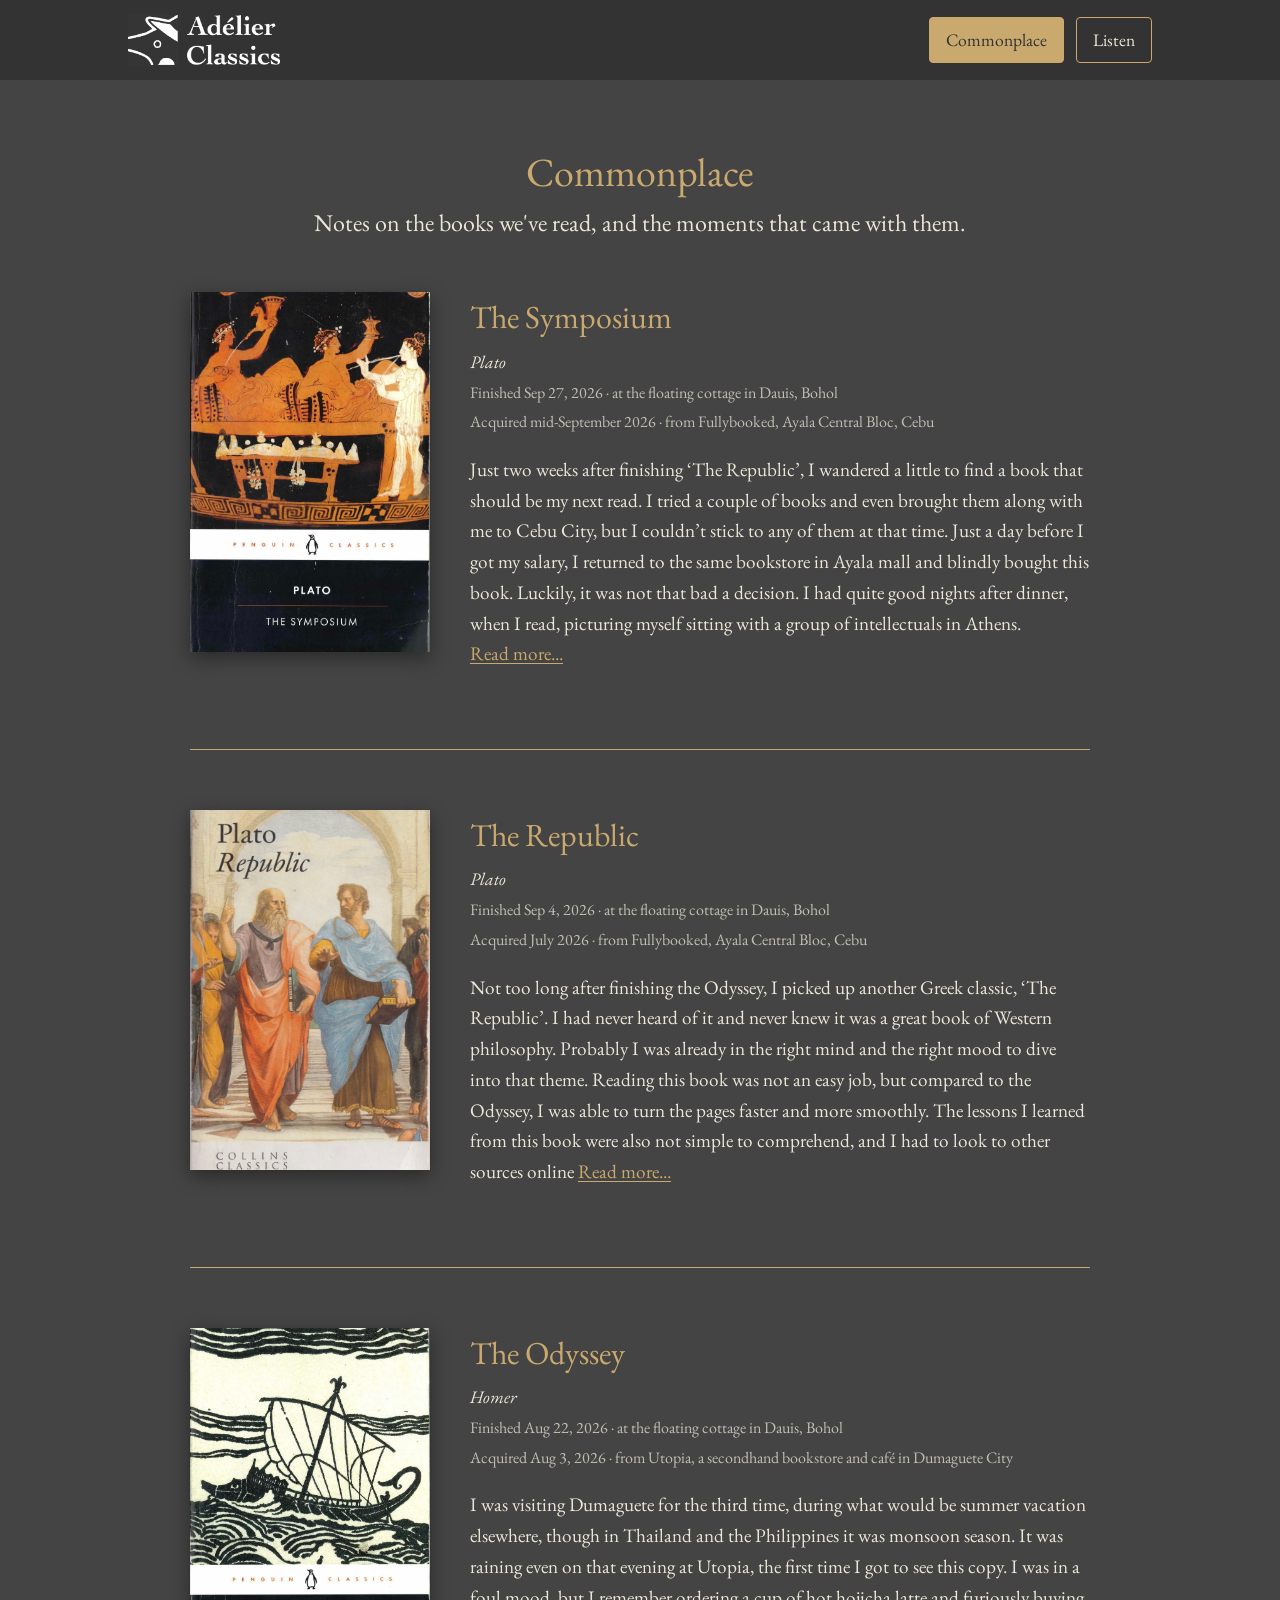
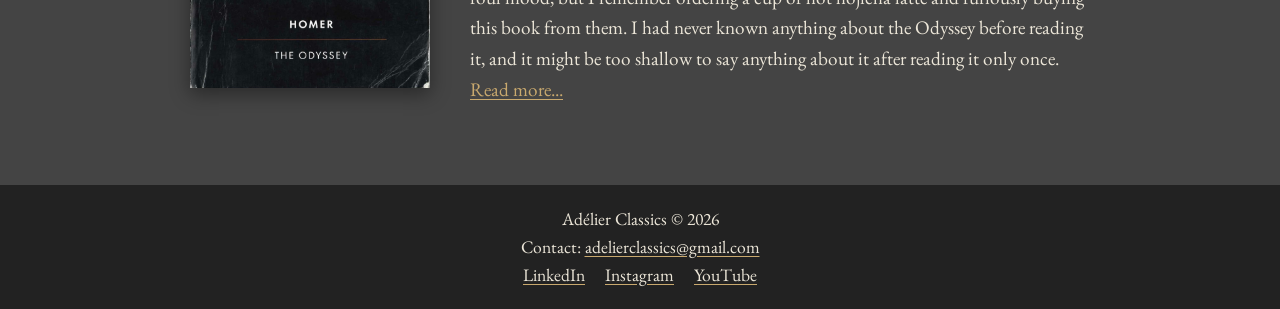
==== commonplace.html @ a8378e00 "Add Commonplace page with book covers and reading notes New commonplace.html lists The Symposium, Th" ====
<!DOCTYPE html>
<html lang="en">
<head>
    <meta charset="UTF-8">
    <meta name="viewport" content="width=device-width, initial-scale=1.0">
    <title>Commonplace · Adélier Classics</title>
    <link rel="icon" href="assets/favicon/favicon.ico" type="image/x-icon">
    <link rel="preconnect" href="https://fonts.googleapis.com">
    <link rel="preconnect" href="https://fonts.gstatic.com" crossorigin>
    <link href="https://fonts.googleapis.com/css2?family=EB+Garamond:ital,wght@0,400;0,500;1,400&display=swap" rel="stylesheet">
    <link rel="stylesheet" href="styles.css">
</head>
<body>
    <header class="page-header">
        <nav>
            <div class="container container_header">
                <div class="logo">
                    <a class="navlogo" href="index.html"><img src="assets/logo/g15.png" alt="Adélier Classics logo"></a>
                </div>
                <div class="nav-actions">
                    <a class="nav-listen" href="commonplace.html" aria-current="page">Commonplace</a>
                    <a class="nav-listen" href="index.html#podcast">Listen</a>
                </div>
            </div>
        </nav>
    </header>
    <main class="commonplace">
        <div class="container">
            <h1>Commonplace</h1>
            <p class="commonplace-intro">Notes on the books we've read, and the moments that came with them.</p>

            <!-- To add a book: copy one <article class="book"> block, change the image, title, author and notes. -->
            <article class="book">
                <img src="assets/images/platon_symposium.jpg" alt="Cover of Plato's Symposium">
                <div class="book-text">
                    <h2>The Symposium</h2>
                    <p class="book-author">Plato</p>
                    <p class="book-finished">Finished <time datetime="2026-09-27">Sep 27, 2026</time> · at the floating cottage in Dauis, Bohol</p>
                    <p class="book-acquired">Acquired <time datetime="2026-09">mid-September 2026</time> · from Fullybooked, Ayala Central Bloc, Cebu</p>
                    <p>Just two weeks after finishing ‘The Republic’, I wandered a little to find a book that should be my next read. I tried a couple of books and even brought them along with me to Cebu City, but I couldn’t stick to any of them at that time. Just a day before I got my salary, I returned to the same bookstore in Ayala mall and blindly bought this book. Luckily, it was not that bad a decision. I had quite good nights after dinner, when I read, picturing myself sitting with a group of intellectuals in Athens. <button type="button" class="read-more" aria-expanded="false">Read more...</button></p>
                    <p class="note-more" hidden>Actually, before I got the Symposium, around 9/11, I went through a rough few days. During the weekend of that week, I started doing my so-called pilgrimage. I walked from the hostel I stayed in, in Cebu, to the Temple of Leah in Busay. On the way back, I had also brought a copy of the Iliad with me, so I paused and read while waiting for the rain to stop. (It was a heavy rain, and it was a Collins Classics copy.) At the bottom of the mountain there was already a town, Busay town, I think. I got a haircut there, and until today I still haven’t had a new one. The walk that day was around 32,000 steps. I had a good Saturday.</p>
                    <p class="note-more" hidden>During the Temple of Leah trip, I wrote to myself about this word called ‘love’. A few days after that, I bought this book and read a few pages a day after dinner (there was an authentic Thai restaurant in Cebu, thanks to a colleague!), and I finished reading it in less than two weeks. It was still an enjoyable read, and I missed that first-hand feeling of imagining I was sitting with the thinkers of Athens.</p>
                    <p class="note-more" hidden><button type="button" class="read-less">Show less</button></p>
                </div>
            </article>

            <article class="book">
                <img src="assets/images/plato_republic.jpg" alt="Cover of Plato's Republic">
                <div class="book-text">
                    <h2>The Republic</h2>
                    <p class="book-author">Plato</p>
                    <p class="book-finished">Finished <time datetime="2026-09-04">Sep 4, 2026</time> · at the floating cottage in Dauis, Bohol</p>
                    <p class="book-acquired">Acquired <time datetime="2026-07">July 2026</time> · from Fullybooked, Ayala Central Bloc, Cebu</p>
                    <p>Not too long after finishing the Odyssey, I picked up another Greek classic, ‘The Republic’. I had never heard of it and never knew it was a great book of Western philosophy. Probably I was already in the right mind and the right mood to dive into that theme. Reading this book was not an easy job, but compared to the Odyssey, I was able to turn the pages faster and more smoothly. The lessons I learned from this book were also not simple to comprehend, and I had to look to other sources online <button type="button" class="read-more" aria-expanded="false">Read more...</button><span class="note-more" hidden>to ensure that I would not end up applying Plato’s or Socrates’ theories wrongly.</span></p>
                    <p class="note-more" hidden>I enjoyed thinking about the main part of the book: just and unjust, and who each of us would be in a city, which role we would take, not by choice but by our personalities. I couldn’t help thinking along with the book about what a just city would look like if we could see it in the real world, and which country is the most accurate example of a just city. Oh, I remember I brought this book to Tubigon too, and I probably read the last chapter there, on top of a mountain in Tubigon during sunset, after a long walk from the town to the mountain.</p> 
                    <p class="note-more" hidden>I finished this book in Dauis at the floating cottage on an ordinary Friday morning at sunrise. I even thought of opening a café called ‘The Republic’ right here in Tagbilaran City, which I haven’t done. What this book introduced to me was not just a philosophical way of thinking, but also that I can find a path to enjoying myself with such a classic and intellectual book. I hope that isn’t too much to describe.</p>
                    <p class="note-more" hidden><button type="button" class="read-less">Show less</button></p>
                </div>
            </article>

            <article class="book">
                <img src="assets/images/homer_odyssey_.jpg" alt="Cover of Homer's Odyssey">
                <div class="book-text">
                    <h2>The Odyssey</h2>
                    <p class="book-author">Homer</p>
                    <p class="book-finished">Finished <time datetime="2026-08-22">Aug 22, 2026</time> · at the floating cottage in Dauis, Bohol</p>
                    <p class="book-acquired">Acquired <time datetime="2026-08-03">Aug 3, 2026</time> · from Utopia, a secondhand bookstore and café in Dumaguete City</p>
                    <p>I was visiting Dumaguete for the third time, during what would be summer vacation elsewhere, though in Thailand and the Philippines it was monsoon season. It was raining even on that evening at Utopia, the first time I got to see this copy. I was in a foul mood, but I remember ordering a cup of hot hojicha latte and furiously buying this book from them. I had never known anything about the Odyssey before reading it, and it might be too shallow to say anything about it after reading it only once. <button type="button" class="read-more" aria-expanded="false">Read more...</button></p>
                    <p class="note-more" hidden>Writing today, almost three months have passed since that day. What has changed? I have accepted my mistakes. They come from my own habits and addictions, and I am not the noble man I wanted to be. Things went wrong, and I couldn’t even follow the flow. If I had been one of the soldiers in the group, I would probably have been fooled on the witch’s island and turned into a pig, and if Odysseus hadn’t saved us, I would never have made it back to my homeland to meet my wife again. If that is not too much to say...</p>

                    <p class="note-more" hidden>Anyway, that's what happens in the poem, and how much of it I could bring into my real life, I couldn't say. I wish magic and fantasy were happening not only in the story but also here at my writing table in Tagbilaran. Okay, I think this is starting to get out of control. Let's pause it here.</p>
                    <p class="note-more" hidden><button type="button" class="read-less">Show less</button></p>
                </div>
            </article>
        </div>
    </main>
    <footer>
        <div class="container">
            <p>Adélier Classics &copy; 2026</p>
            <p>Contact: <a href="mailto:adelierclassics@gmail.com">adelierclassics@gmail.com</a></p>
            <div class="footer-links">
                <a href="https://www.linkedin.com/company/adelierclassics/" target="_blank" rel="noopener noreferrer">LinkedIn</a>
                <a href="https://www.instagram.com/adelierclassics/" target="_blank" rel="noopener noreferrer">Instagram</a>
                <a href="https://youtube.com/@adelierclassics" target="_blank" rel="noopener noreferrer">YouTube</a>
            </div>
        </div>
    </footer>
    <script>
        document.querySelectorAll('.book-text').forEach(function (text) {
            var more = text.querySelector('.read-more');
            if (!more) return;
            var less = text.querySelector('.read-less');
            var extra = text.querySelectorAll('.note-more');

            more.addEventListener('click', function () {
                extra.forEach(function (el) {
                    el.hidden = false;
                });
                more.hidden = true;
                more.setAttribute('aria-expanded', 'true');
                less.focus();
            });

            less.addEventListener('click', function () {
                extra.forEach(function (el) {
                    el.hidden = true;
                });
                more.hidden = false;
                more.setAttribute('aria-expanded', 'false');
                more.focus();
            });
        });
    </script>
</body>
</html>
---- styles.css ----
:root {
    --font-serif: 'EB Garamond', Georgia, 'Times New Roman', serif;
    --text: #ece6d8;
    --accent: #c9a96e;
}

/* Reset some default styles */
body, h1, h2, h3, p, a {
    margin: 0;
    padding: 0;
}

html {
    scroll-behavior: smooth;
}

body {
    font-family: var(--font-serif);
    font-size: 1.1rem;
    line-height: 1.6;
    color: var(--text);
    background-color: #444;
}

header {
    background: #444;
    color: var(--text);
    padding-bottom: 60px;
}

.page-header {
    padding-bottom: 0;
}

nav {
    background: #333;
    padding: 15px 0;
}

.navlogo {
    list-style: unset;
    display: flex;
}

.nav-links {
    list-style: none;
    display: flex;
    justify-content: center;
}

.nav-links li {
    margin: 0 15px;
}

.nav-links a {
    color: var(--text);
    text-decoration: none;
    font-size: 1rem;
}

.nav-links a:hover {
    text-decoration: underline;
}

.logo img {
    height: 50px;
    display: flex;
}

.hero {
    text-align: center;
    padding: 80px 20px;
    background: #444;
    font-family: var(--font-serif);
}

.hero h1 {
    margin-bottom: 20px;
    font-size: clamp(1.5rem, 4vw, 2.5rem);
    color: var(--accent);
    font-weight: 400;
}

.hero p {
    margin-bottom: 20px;
    font-size: clamp(1.8rem, 5vw, 4.2rem);
    line-height: 1.3;
}

/* .cta-button {
    display: inline-block;
    padding: 15px 30px;
    font-size: 1rem;
    color: #fff;
    background: #555;
    text-decoration: none;
    border-radius: 5px;
}

.cta-button:hover {
    background: #666;
} */

section {
    padding: 60px 20px;
    text-align: center;
}

section h2 {
    margin-bottom: 20px;
    font-size: 2rem;
}

.podcast {
    background: #3a3a3a;
    border-top: 1px solid var(--accent);
    font-family: var(--font-serif);
}

.podcast h2 {
    font-size: clamp(1.5rem, 4vw, 2.5rem);
    color: var(--accent);
    font-weight: 400;
}

.podcast p {
    margin-bottom: 20px;
    font-size: clamp(1.1rem, 2.5vw, 1.5rem);
}

.podcast img {
    border: none;
    max-width: 100%;
    height: auto;
}

.feature {
    margin-bottom: 30px;
}

footer {
    background: #222;
    color: var(--text);
    padding: 20px;
    text-align: center;
}

footer a {
    color: var(--text);
    text-decoration-color: var(--accent);
    text-underline-offset: 3px;
}

footer a:hover,
footer a:focus-visible {
    color: var(--accent);
}

.footer-links {
    display: flex;
    justify-content: center;
    gap: 20px;
}

.container {
    width: 80%;
    margin: 0 auto;
}

.container_header {
    display: flex;
    align-items: center;
    justify-content: space-between;
}

.nav-listen {
    color: var(--text);
    text-decoration: none;
    font-family: var(--font-serif);
    font-size: 1.1rem;
    padding: 8px 16px;
    border: 1px solid var(--accent);
    border-radius: 4px;
}

.nav-actions {
    display: flex;
    gap: 12px;
}

.nav-listen:hover,
.nav-listen:focus-visible,
.nav-listen[aria-current="page"] {
    background: var(--accent);
    color: #333;
}

.commonplace {
    padding: 60px 20px;
}

.commonplace h1 {
    text-align: center;
    font-size: clamp(1.5rem, 4vw, 2.5rem);
    color: var(--accent);
    font-weight: 400;
}

.commonplace-intro {
    text-align: center;
    margin-bottom: 50px;
    font-size: clamp(1.1rem, 2.5vw, 1.5rem);
}

.book {
    display: flex;
    gap: 40px;
    align-items: flex-start;
    max-width: 900px;
    margin: 0 auto 60px;
    padding-bottom: 60px;
    border-bottom: 1px solid var(--accent);
}

.book:last-child {
    margin-bottom: 0;
    padding-bottom: 0;
    border-bottom: none;
}

.book img {
    flex: 0 0 240px;
    width: 240px;
    aspect-ratio: 2 / 3;
    object-fit: cover;
    background: #3a3a3a;
    box-shadow: 0 6px 18px rgba(0, 0, 0, 0.4);
}

.book-text h2 {
    margin-bottom: 4px;
    font-size: clamp(1.5rem, 3vw, 2rem);
    font-weight: 400;
    color: var(--accent);
}

.book-author {
    margin-bottom: 4px;
    font-style: italic;
}

.book-finished,
.book-acquired {
    margin-bottom: 20px;
    font-size: 1rem;
    opacity: 0.75;
}

.book-finished:has(+ .book-acquired) {
    margin-bottom: 4px;
}

.read-more,
.read-less {
    padding: 0;
    border: none;
    background: none;
    font: inherit;
    color: var(--accent);
    text-decoration: underline;
    text-underline-offset: 3px;
    cursor: pointer;
}

.read-more:hover,
.read-more:focus-visible,
.read-less:hover,
.read-less:focus-visible {
    text-decoration-thickness: 2px;
}

.book-text p:not(.book-author):not(.book-finished):not(.book-acquired) {
    margin-bottom: 1em;
    font-size: 1.2rem;
}

@media only screen and (max-width: 600px) {
    .hero {
        padding: 40px 10px;
    }
    .container {
        width: 92%;
    }
    .nav-actions {
        gap: 8px;
    }
    .nav-listen {
        padding: 6px 10px;
        font-size: 1rem;
    }
    .book {
        flex-direction: column;
        align-items: center;
        gap: 24px;
    }
    .book img {
        flex: none;
        width: 70%;
        max-width: 240px;
    }
}
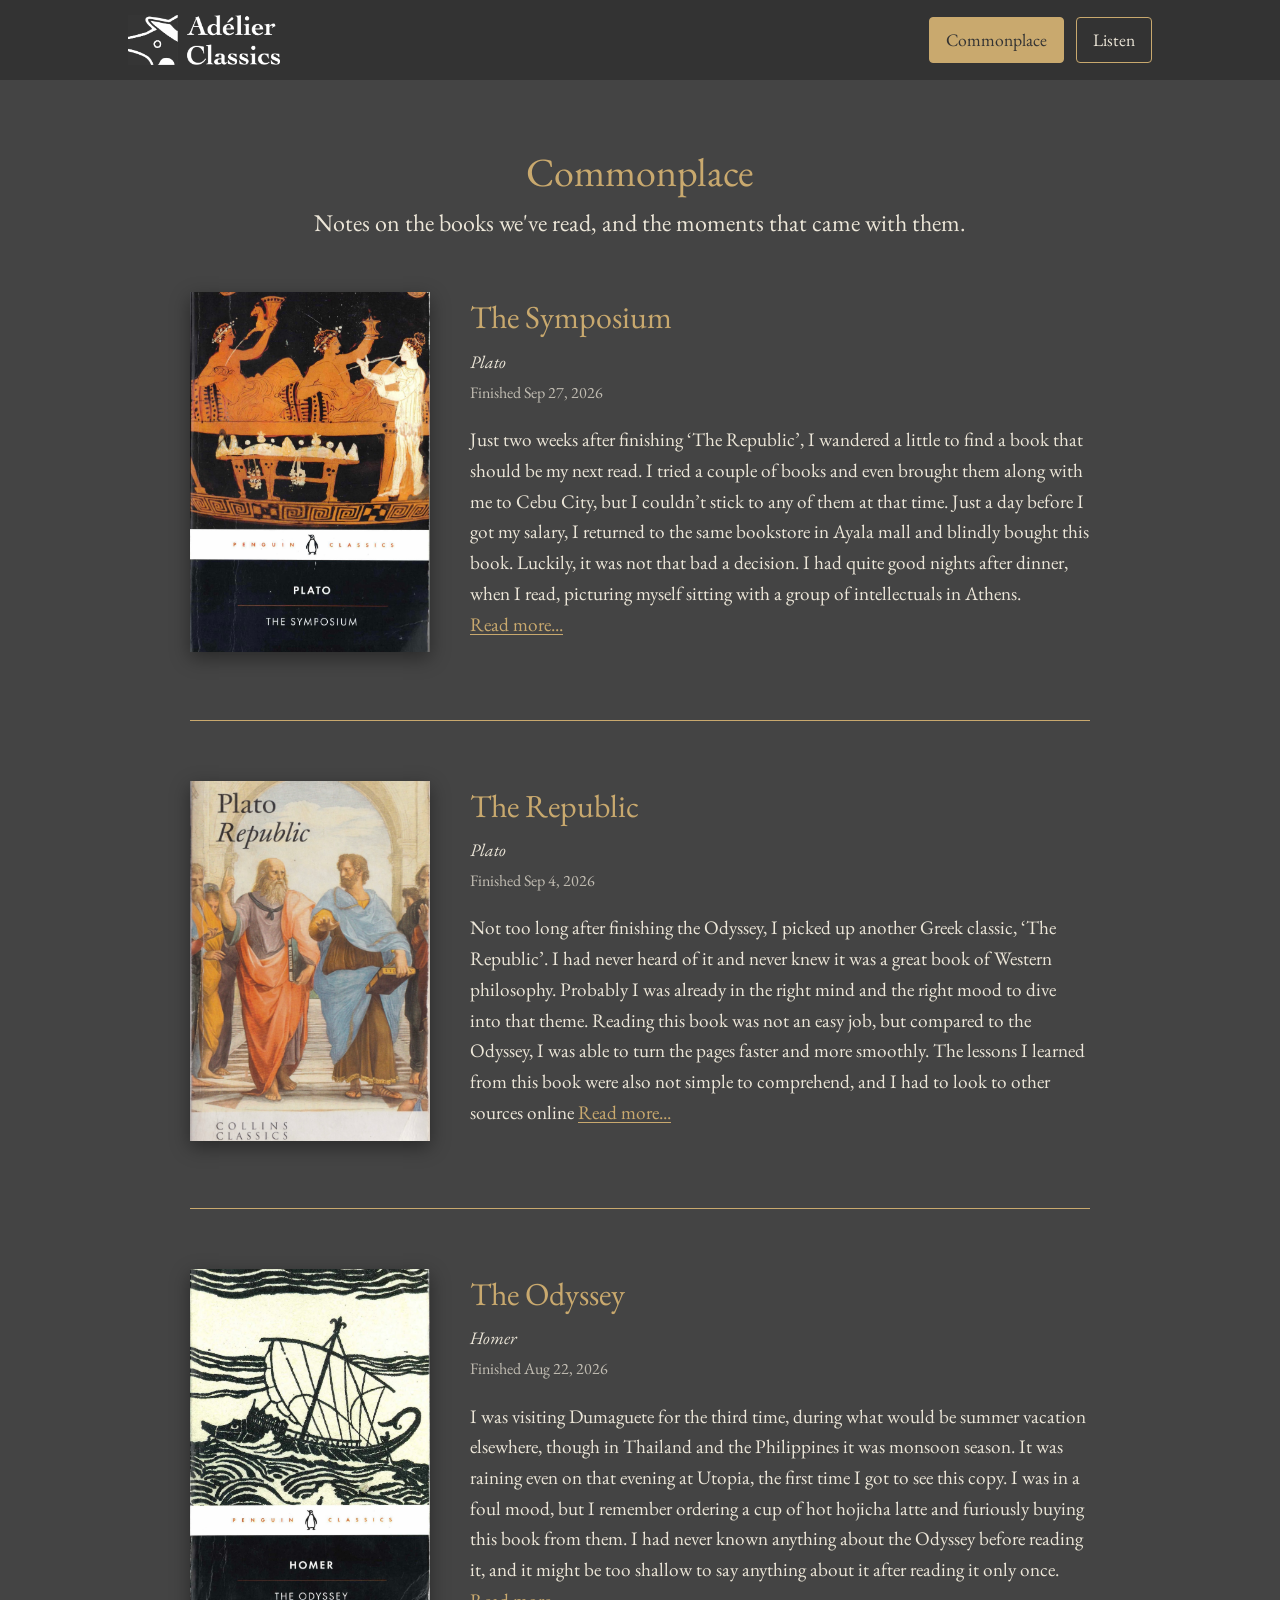
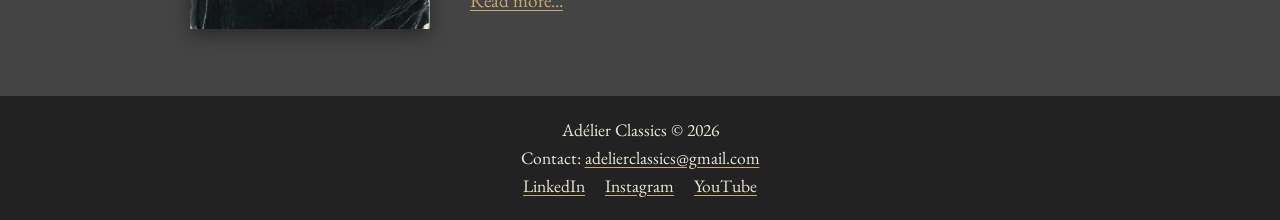
==== commit 74e46438: "Merge pull request #3 from sherlockdabe48/version-1.1 Version 1.1 Added 'Commonplace'" ====
--- a/commonplace.html
+++ b/commonplace.html
@@ -35,11 +35,11 @@
                 <div class="book-text">
                     <h2>The Symposium</h2>
                     <p class="book-author">Plato</p>
-                    <p class="book-finished">Finished <time datetime="2026-09-27">Sep 27, 2026</time> · at the floating cottage in Dauis, Bohol</p>
-                    <p class="book-acquired">Acquired <time datetime="2026-09">mid-September 2026</time> · from Fullybooked, Ayala Central Bloc, Cebu</p>
+                    <p class="book-finished">Finished <time datetime="2026-09-27">Sep 27, 2026</time></p>
                     <p>Just two weeks after finishing ‘The Republic’, I wandered a little to find a book that should be my next read. I tried a couple of books and even brought them along with me to Cebu City, but I couldn’t stick to any of them at that time. Just a day before I got my salary, I returned to the same bookstore in Ayala mall and blindly bought this book. Luckily, it was not that bad a decision. I had quite good nights after dinner, when I read, picturing myself sitting with a group of intellectuals in Athens. <button type="button" class="read-more" aria-expanded="false">Read more...</button></p>
                     <p class="note-more" hidden>Actually, before I got the Symposium, around 9/11, I went through a rough few days. During the weekend of that week, I started doing my so-called pilgrimage. I walked from the hostel I stayed in, in Cebu, to the Temple of Leah in Busay. On the way back, I had also brought a copy of the Iliad with me, so I paused and read while waiting for the rain to stop. (It was a heavy rain, and it was a Collins Classics copy.) At the bottom of the mountain there was already a town, Busay town, I think. I got a haircut there, and until today I still haven’t had a new one. The walk that day was around 32,000 steps. I had a good Saturday.</p>
                     <p class="note-more" hidden>During the Temple of Leah trip, I wrote to myself about this word called ‘love’. A few days after that, I bought this book and read a few pages a day after dinner (there was an authentic Thai restaurant in Cebu, thanks to a colleague!), and I finished reading it in less than two weeks. It was still an enjoyable read, and I missed that first-hand feeling of imagining I was sitting with the thinkers of Athens.</p>
+                    <p class="note-more book-details" hidden>Finished at the floating cottage in Dauis, Bohol · Acquired <time datetime="2026-09">mid-September 2026</time> from Fullybooked, Ayala Central Bloc, Cebu</p>
                     <p class="note-more" hidden><button type="button" class="read-less">Show less</button></p>
                 </div>
             </article>
@@ -49,11 +49,11 @@
                 <div class="book-text">
                     <h2>The Republic</h2>
                     <p class="book-author">Plato</p>
-                    <p class="book-finished">Finished <time datetime="2026-09-04">Sep 4, 2026</time> · at the floating cottage in Dauis, Bohol</p>
-                    <p class="book-acquired">Acquired <time datetime="2026-07">July 2026</time> · from Fullybooked, Ayala Central Bloc, Cebu</p>
+                    <p class="book-finished">Finished <time datetime="2026-09-04">Sep 4, 2026</time></p>
                     <p>Not too long after finishing the Odyssey, I picked up another Greek classic, ‘The Republic’. I had never heard of it and never knew it was a great book of Western philosophy. Probably I was already in the right mind and the right mood to dive into that theme. Reading this book was not an easy job, but compared to the Odyssey, I was able to turn the pages faster and more smoothly. The lessons I learned from this book were also not simple to comprehend, and I had to look to other sources online <button type="button" class="read-more" aria-expanded="false">Read more...</button><span class="note-more" hidden>to ensure that I would not end up applying Plato’s or Socrates’ theories wrongly.</span></p>
                     <p class="note-more" hidden>I enjoyed thinking about the main part of the book: just and unjust, and who each of us would be in a city, which role we would take, not by choice but by our personalities. I couldn’t help thinking along with the book about what a just city would look like if we could see it in the real world, and which country is the most accurate example of a just city. Oh, I remember I brought this book to Tubigon too, and I probably read the last chapter there, on top of a mountain in Tubigon during sunset, after a long walk from the town to the mountain.</p> 
                     <p class="note-more" hidden>I finished this book in Dauis at the floating cottage on an ordinary Friday morning at sunrise. I even thought of opening a café called ‘The Republic’ right here in Tagbilaran City, which I haven’t done. What this book introduced to me was not just a philosophical way of thinking, but also that I can find a path to enjoying myself with such a classic and intellectual book. I hope that isn’t too much to describe.</p>
+                    <p class="note-more book-details" hidden>Finished at the floating cottage in Dauis, Bohol · Acquired <time datetime="2026-07">July 2026</time> from Fullybooked, Ayala Central Bloc, Cebu</p>
                     <p class="note-more" hidden><button type="button" class="read-less">Show less</button></p>
                 </div>
             </article>
@@ -63,12 +63,12 @@
                 <div class="book-text">
                     <h2>The Odyssey</h2>
                     <p class="book-author">Homer</p>
-                    <p class="book-finished">Finished <time datetime="2026-08-22">Aug 22, 2026</time> · at the floating cottage in Dauis, Bohol</p>
-                    <p class="book-acquired">Acquired <time datetime="2026-08-03">Aug 3, 2026</time> · from Utopia, a secondhand bookstore and café in Dumaguete City</p>
+                    <p class="book-finished">Finished <time datetime="2026-08-22">Aug 22, 2026</time></p>
                     <p>I was visiting Dumaguete for the third time, during what would be summer vacation elsewhere, though in Thailand and the Philippines it was monsoon season. It was raining even on that evening at Utopia, the first time I got to see this copy. I was in a foul mood, but I remember ordering a cup of hot hojicha latte and furiously buying this book from them. I had never known anything about the Odyssey before reading it, and it might be too shallow to say anything about it after reading it only once. <button type="button" class="read-more" aria-expanded="false">Read more...</button></p>
                     <p class="note-more" hidden>Writing today, almost three months have passed since that day. What has changed? I have accepted my mistakes. They come from my own habits and addictions, and I am not the noble man I wanted to be. Things went wrong, and I couldn’t even follow the flow. If I had been one of the soldiers in the group, I would probably have been fooled on the witch’s island and turned into a pig, and if Odysseus hadn’t saved us, I would never have made it back to my homeland to meet my wife again. If that is not too much to say...</p>
 
                     <p class="note-more" hidden>Anyway, that's what happens in the poem, and how much of it I could bring into my real life, I couldn't say. I wish magic and fantasy were happening not only in the story but also here at my writing table in Tagbilaran. Okay, I think this is starting to get out of control. Let's pause it here.</p>
+                    <p class="note-more book-details" hidden>Finished at the floating cottage in Dauis, Bohol · Acquired <time datetime="2026-08-03">Aug 3, 2026</time> from Utopia, a secondhand bookstore and café in Dumaguete City</p>
                     <p class="note-more" hidden><button type="button" class="read-less">Show less</button></p>
                 </div>
             </article>
--- a/styles.css
+++ b/styles.css
@@ -250,14 +250,10 @@
 }
 
 .book-finished,
-.book-acquired {
+.book-details {
     margin-bottom: 20px;
     font-size: 1rem;
     opacity: 0.75;
-}
-
-.book-finished:has(+ .book-acquired) {
-    margin-bottom: 4px;
 }
 
 .read-more,
@@ -279,7 +275,7 @@
     text-decoration-thickness: 2px;
 }
 
-.book-text p:not(.book-author):not(.book-finished):not(.book-acquired) {
+.book-text p:not(.book-author):not(.book-finished):not(.book-details) {
     margin-bottom: 1em;
     font-size: 1.2rem;
 }
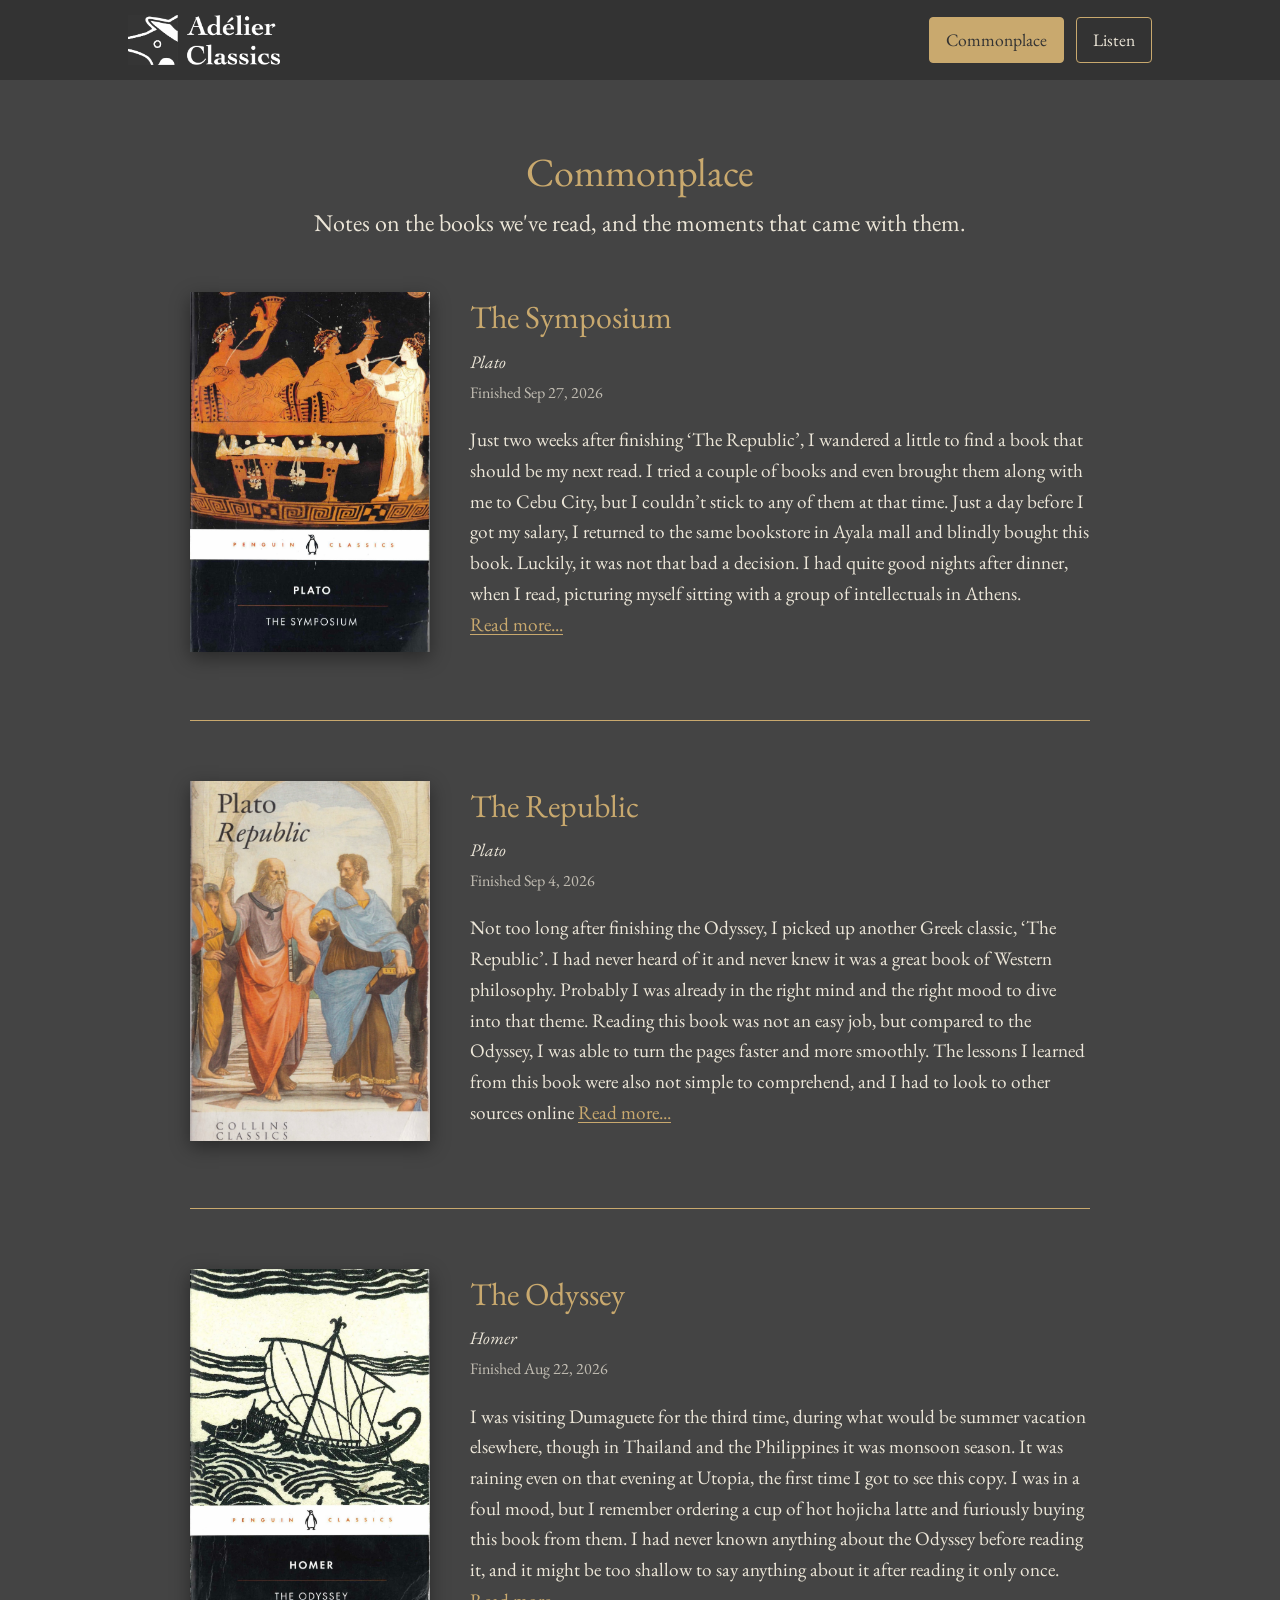
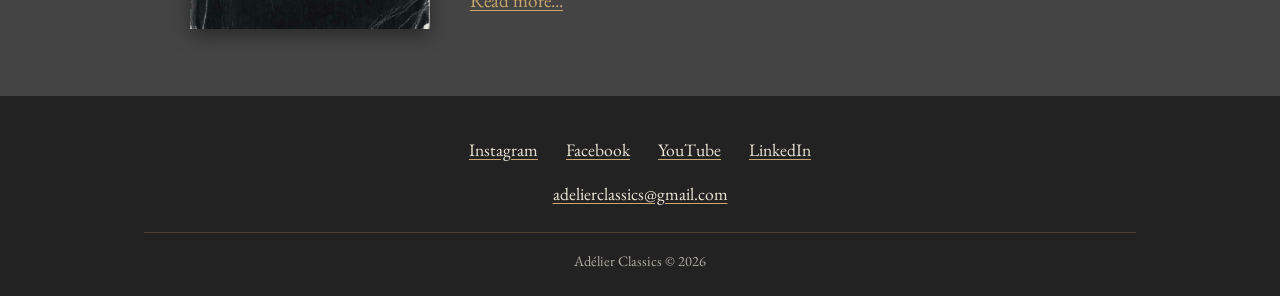
==== commit 657ba42b: "Add Facebook link and rearrange the footer Footer now shows social links first (Instagram, Facebook," ====
--- a/commonplace.html
+++ b/commonplace.html
@@ -30,7 +30,7 @@
             <p class="commonplace-intro">Notes on the books we've read, and the moments that came with them.</p>
 
             <!-- To add a book: copy one <article class="book"> block, change the image, title, author and notes. -->
-            <article class="book">
+            <article class="book" id="symposium">
                 <img src="assets/images/platon_symposium.jpg" alt="Cover of Plato's Symposium">
                 <div class="book-text">
                     <h2>The Symposium</h2>
@@ -44,7 +44,7 @@
                 </div>
             </article>
 
-            <article class="book">
+            <article class="book" id="republic">
                 <img src="assets/images/plato_republic.jpg" alt="Cover of Plato's Republic">
                 <div class="book-text">
                     <h2>The Republic</h2>
@@ -58,7 +58,7 @@
                 </div>
             </article>
 
-            <article class="book">
+            <article class="book" id="odyssey">
                 <img src="assets/images/homer_odyssey_.jpg" alt="Cover of Homer's Odyssey">
                 <div class="book-text">
                     <h2>The Odyssey</h2>
@@ -76,13 +76,14 @@
     </main>
     <footer>
         <div class="container">
-            <p>Adélier Classics &copy; 2026</p>
-            <p>Contact: <a href="mailto:adelierclassics@gmail.com">adelierclassics@gmail.com</a></p>
             <div class="footer-links">
+                <a href="https://www.instagram.com/adelierclassics/" target="_blank" rel="noopener noreferrer">Instagram</a>
+                <a href="https://www.facebook.com/adelierclassics" target="_blank" rel="noopener noreferrer">Facebook</a>
+                <a href="https://youtube.com/@adelierclassics" target="_blank" rel="noopener noreferrer">YouTube</a>
                 <a href="https://www.linkedin.com/company/adelierclassics/" target="_blank" rel="noopener noreferrer">LinkedIn</a>
-                <a href="https://www.instagram.com/adelierclassics/" target="_blank" rel="noopener noreferrer">Instagram</a>
-                <a href="https://youtube.com/@adelierclassics" target="_blank" rel="noopener noreferrer">YouTube</a>
             </div>
+            <p class="footer-contact"><a href="mailto:adelierclassics@gmail.com">adelierclassics@gmail.com</a></p>
+            <p class="footer-copy">Adélier Classics &copy; 2026</p>
         </div>
     </footer>
     <script>
@@ -92,24 +93,39 @@
             var less = text.querySelector('.read-less');
             var extra = text.querySelectorAll('.note-more');
 
+            function setOpen(open) {
+                extra.forEach(function (el) {
+                    el.hidden = !open;
+                });
+                more.hidden = open;
+                more.setAttribute('aria-expanded', String(open));
+            }
+
             more.addEventListener('click', function () {
-                extra.forEach(function (el) {
-                    el.hidden = false;
-                });
-                more.hidden = true;
-                more.setAttribute('aria-expanded', 'true');
+                setOpen(true);
                 less.focus();
             });
 
             less.addEventListener('click', function () {
-                extra.forEach(function (el) {
-                    el.hidden = true;
-                });
-                more.hidden = false;
-                more.setAttribute('aria-expanded', 'false');
+                setOpen(false);
                 more.focus();
             });
+
+            // A link like commonplace.html#symposium opens that book's full note.
+            text.closest('.book').openNote = function () {
+                setOpen(true);
+            };
         });
+
+        function openLinkedNote() {
+            var book = document.getElementById(location.hash.slice(1));
+            if (book && book.openNote) {
+                book.openNote();
+                book.scrollIntoView();
+            }
+        }
+        openLinkedNote();
+        window.addEventListener('hashchange', openLinkedNote);
     </script>
 </body>
 </html>
--- a/styles.css
+++ b/styles.css
@@ -134,6 +134,55 @@
     height: auto;
 }
 
+.app {
+    background: #444;
+    border-top: 1px solid var(--accent);
+    font-family: var(--font-serif);
+}
+
+.app-logo {
+    display: block;
+    width: 140px;
+    height: 140px;
+    margin: 0 auto 20px;
+    border-radius: 50%;
+    background: var(--text);
+    object-fit: cover;
+}
+
+.app h2 {
+    font-size: clamp(1.5rem, 4vw, 2.5rem);
+    color: var(--accent);
+    font-weight: 400;
+}
+
+.app p {
+    max-width: 700px;
+    margin: 0 auto 20px;
+    font-size: clamp(1.1rem, 2.5vw, 1.5rem);
+}
+
+.app-links {
+    display: flex;
+    justify-content: center;
+    flex-wrap: wrap;
+    gap: 12px;
+}
+
+.app-links a {
+    color: var(--text);
+    text-decoration: none;
+    padding: 8px 16px;
+    border: 1px solid var(--accent);
+    border-radius: 4px;
+}
+
+.app-links a:hover,
+.app-links a:focus-visible {
+    background: var(--accent);
+    color: #333;
+}
+
 .feature {
     margin-bottom: 30px;
 }
@@ -141,7 +190,7 @@
 footer {
     background: #222;
     color: var(--text);
-    padding: 20px;
+    padding: 40px 20px 24px;
     text-align: center;
 }
 
@@ -159,7 +208,20 @@
 .footer-links {
     display: flex;
     justify-content: center;
-    gap: 20px;
+    flex-wrap: wrap;
+    gap: 8px 28px;
+    margin-bottom: 16px;
+}
+
+.footer-contact {
+    margin-bottom: 24px;
+}
+
+.footer-copy {
+    padding-top: 16px;
+    border-top: 1px solid rgba(201, 169, 110, 0.35);
+    font-size: 0.9rem;
+    opacity: 0.7;
 }
 
 .container {
@@ -220,6 +282,10 @@
     margin: 0 auto 60px;
     padding-bottom: 60px;
     border-bottom: 1px solid var(--accent);
+}
+
+.book {
+    scroll-margin-top: 20px;
 }
 
 .book:last-child {
